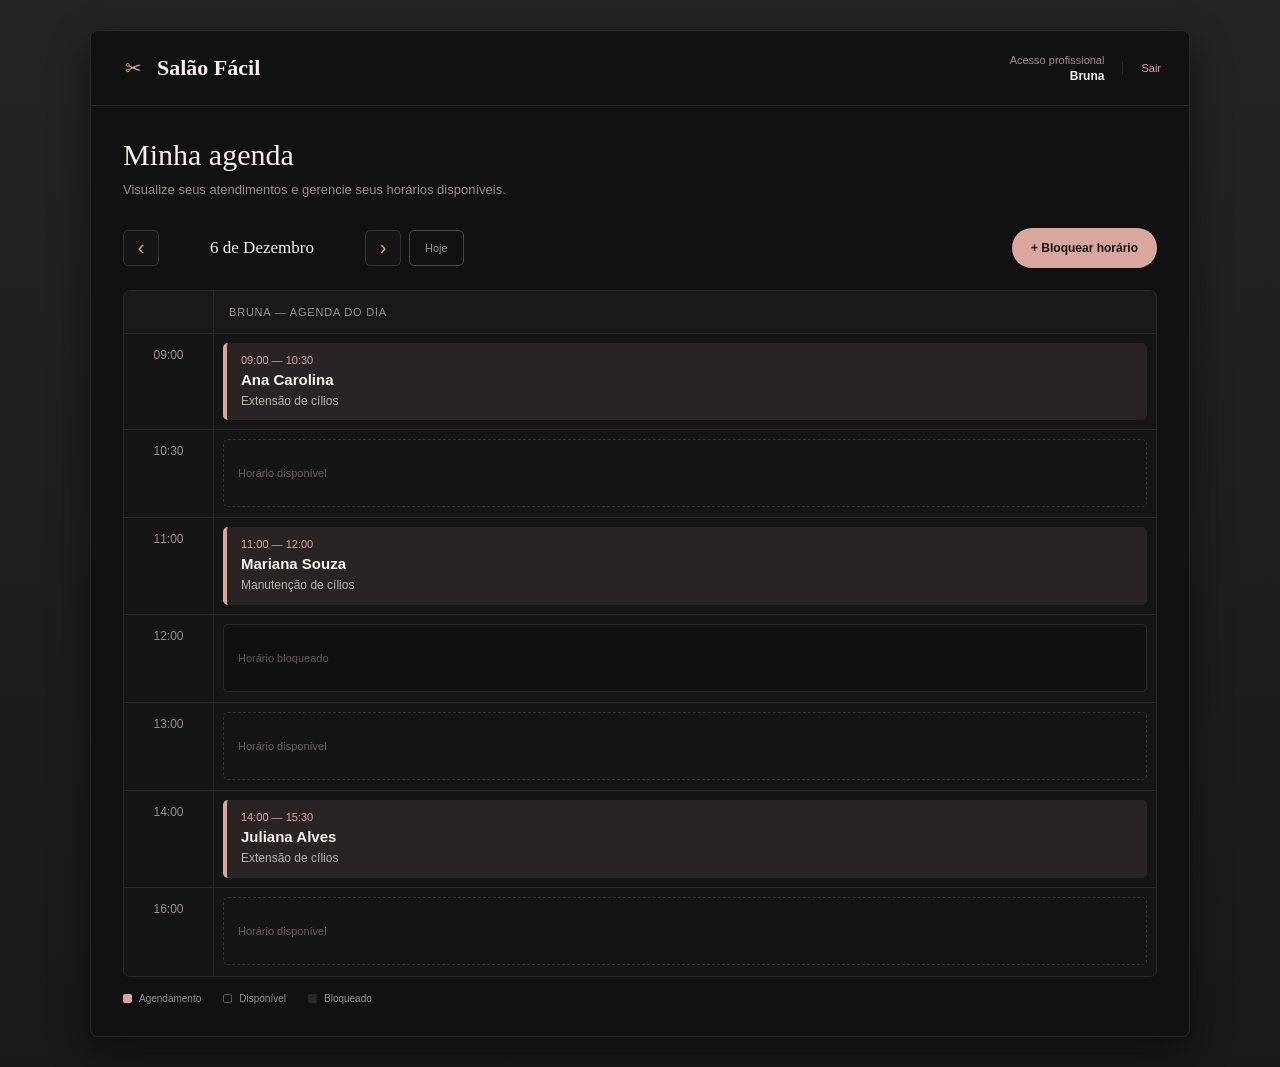
==== projeto/agenda.html @ 3797da06 "Add files via upload" ====
<!DOCTYPE html>
<html lang="pt-br">

<head>

    <meta charset="UTF-8">

    <meta
        name="viewport"
        content="width=device-width, initial-scale=1.0"
    >

    <title>Salão Fácil - Agenda</title>

    <style>

        /* ==============================
           CONFIGURAÇÕES GERAIS
        ============================== */

        * {
            margin: 0;
            padding: 0;
            box-sizing: border-box;
        }

        html {
            scroll-behavior: smooth;
        }

        body {
            min-height: 100vh;

            font-family: Arial, Helvetica, sans-serif;

            background:
                linear-gradient(
                    rgba(17, 17, 17, 0.92),
                    rgba(17, 17, 17, 0.97)
                ),
                url("img/salao.jpg") center / cover no-repeat;

            color: #F6F1ED;

            padding: 30px;
        }

        button,
        input,
        select {
            font-family: inherit;
        }


        /* ==============================
           CONTAINER
        ============================== */

        .agenda-container {
            width: 100%;
            max-width: 1100px;

            margin: 0 auto;

            background: #111111;

            border: 1px solid #292929;

            border-radius: 8px;

            box-shadow:
                0 15px 40px rgba(0, 0, 0, 0.45);

            overflow: hidden;
        }


        /* ==============================
           CABEÇALHO
        ============================== */

        .header {
            min-height: 75px;

            padding: 0 28px;

            background: #111111;

            border-bottom: 1px solid #292929;

            display: flex;

            align-items: center;

            justify-content: space-between;
        }


        .brand {
            display: flex;

            align-items: center;

            gap: 10px;
        }


        .logo-icon {
            width: 28px;
            height: 28px;

            display: flex;

            align-items: center;
            justify-content: center;

            color: #D9A6A0;

            font-size: 20px;

            border: none;
        }


        .logo {
            font-family: Georgia, serif;

            font-size: 22px;

            font-weight: bold;

            color: #F6F1ED;
        }


        .header-right {
            display: flex;

            align-items: center;

            gap: 18px;
        }


        .user-name {
            color: #99918D;

            font-size: 11px;

            text-align: right;
        }


        .user-name strong {
            display: block;

            color: #F6F1ED;

            font-size: 12px;

            margin-top: 3px;
        }


        .logout {
            color: #D9A6A0;

            text-decoration: none;

            font-size: 11px;

            border-left: 1px solid #292929;

            padding-left: 18px;

            transition: 0.3s;
        }


        .logout:hover {
            color: #F6F1ED;
        }


        /* ==============================
           CONTEÚDO
        ============================== */

        .content {
            padding: 32px;
        }


        .page-title {
            margin-bottom: 28px;
        }


        .page-title h1 {
            font-family: Georgia, serif;

            font-size: 30px;

            font-weight: normal;

            color: #F6F1ED;

            margin-bottom: 8px;
        }


        .page-title p {
            color: #99918D;

            font-size: 13px;

            line-height: 1.5;
        }


        /* ==============================
           BARRA DE CONTROLE
        ============================== */

        .toolbar {
            display: flex;

            justify-content: space-between;

            align-items: center;

            margin-bottom: 22px;

            gap: 15px;
        }


        .date-navigation {
            display: flex;

            align-items: center;

            gap: 8px;
        }


        .nav-button {
            width: 36px;
            height: 36px;

            border: 1px solid #333333;

            background: #151515;

            color: #D9A6A0;

            border-radius: 5px;

            cursor: pointer;

            font-size: 20px;

            transition: 0.3s;
        }


        .nav-button:hover {
            border-color: #D9A6A0;

            background: rgba(217, 166, 160, 0.08);
        }


        .current-date {
            min-width: 190px;

            text-align: center;

            color: #F6F1ED;

            font-family: Georgia, serif;

            font-size: 17px;
        }


        .today-button {
            height: 36px;

            padding: 0 15px;

            background: transparent;

            border: 1px solid #444444;

            color: #99918D;

            border-radius: 5px;

            cursor: pointer;

            font-size: 11px;

            transition: 0.3s;
        }


        .today-button:hover {
            border-color: #D9A6A0;

            color: #D9A6A0;
        }


        /* ==============================
           BOTÃO BLOQUEAR
        ============================== */

        .block-button {
            height: 40px;

            padding: 0 19px;

            background: #D9A6A0;

            border: none;

            border-radius: 25px;

            color: #111111;

            font-size: 12px;

            font-weight: bold;

            cursor: pointer;

            transition: 0.3s;
        }


        .block-button:hover {
            background: #F6F1ED;

            box-shadow:
                0 5px 18px rgba(217, 166, 160, 0.15);
        }


        /* ==============================
           AGENDA
        ============================== */

        .schedule {
            border: 1px solid #292929;

            border-radius: 7px;

            background: #151515;

            overflow: hidden;
        }


        .schedule-header {
            display: grid;

            grid-template-columns:
                90px 1fr;

            background: #191919;

            border-bottom: 1px solid #292929;
        }


        .time-header {
            border-right: 1px solid #292929;
        }


        .professional-header {
            padding: 15px;

            color: #99918D;

            font-size: 11px;

            text-transform: uppercase;

            letter-spacing: 0.8px;
        }


        .schedule-body {
            display: flex;

            flex-direction: column;
        }


        .schedule-row {
            min-height: 88px;

            display: grid;

            grid-template-columns:
                90px 1fr;

            border-bottom: 1px solid #292929;
        }


        .schedule-row:last-child {
            border-bottom: none;
        }


        .time {
            padding: 14px 10px;

            color: #99918D;

            font-size: 12px;

            text-align: center;

            border-right: 1px solid #292929;
        }


        .schedule-slot {
            position: relative;

            padding: 9px;
        }


        /* ==============================
           AGENDAMENTO
        ============================== */

        .appointment {
            min-height: 68px;

            background:
                rgba(217, 166, 160, 0.10);

            border-left:
                4px solid #D9A6A0;

            border-radius: 5px;

            padding: 11px 14px;

            cursor: pointer;

            transition: 0.3s;
        }


        .appointment:hover {
            background:
                rgba(217, 166, 160, 0.16);

            border-left-color: #F6F1ED;
        }


        .appointment-time {
            color: #D9A6A0;

            font-size: 11px;

            font-weight: 500;

            margin-bottom: 5px;
        }


        .appointment-client {
            color: #F6F1ED;

            font-size: 15px;

            font-weight: bold;

            margin-bottom: 5px;
        }


        .appointment-service {
            color: #B8B0AC;

            font-size: 12px;

            line-height: 1.4;
        }


        /* ==============================
           HORÁRIO LIVRE
        ============================== */

        .empty-slot {
            height: 68px;

            border: 1px dashed #333333;

            border-radius: 5px;

            display: flex;

            align-items: center;

            padding-left: 14px;

            color: #66605D;

            font-size: 11px;

            transition: 0.3s;
        }


        .empty-slot:hover {
            border-color: #555555;

            color: #99918D;
        }


        /* ==============================
           HORÁRIO BLOQUEADO
        ============================== */

        .blocked-slot {
            height: 68px;

            border-radius: 5px;

            background: #101010;

            border: 1px solid #292929;

            display: flex;

            align-items: center;

            padding-left: 14px;

            color: #5E5957;

            font-size: 11px;
        }


        /* ==============================
           LEGENDA
        ============================== */

        .legend {
            display: flex;

            gap: 22px;

            margin-top: 16px;

            color: #99918D;

            font-size: 10px;
        }


        .legend-item {
            display: flex;

            align-items: center;

            gap: 7px;
        }


        .legend-dot {
            width: 9px;
            height: 9px;

            border-radius: 2px;
        }


        .dot-appointment {
            background: #D9A6A0;
        }


        .dot-free {
            border: 1px solid #555555;
        }


        .dot-blocked {
            background: #292929;
        }


        /* ==============================
           MODAL
        ============================== */

        .modal {
            display: none;

            position: fixed;

            inset: 0;

            background:
                rgba(0, 0, 0, 0.78);

            align-items: center;

            justify-content: center;

            padding: 20px;

            z-index: 100;
        }


        .modal.active {
            display: flex;
        }


        .modal-content {
            width: 100%;

            max-width: 400px;

            background: #111111;

            border: 1px solid #292929;

            border-radius: 8px;

            padding: 28px;

            box-shadow:
                0 20px 50px rgba(0, 0, 0, 0.65);
        }


        .modal-content h2 {
            font-family: Georgia, serif;

            font-weight: normal;

            font-size: 23px;

            color: #F6F1ED;

            margin-bottom: 8px;
        }


        .modal-description {
            color: #99918D;

            font-size: 11px;

            line-height: 1.5;

            margin-bottom: 22px;
        }


        .form-group {
            margin-bottom: 16px;
        }


        label {
            display: block;

            color: #B8B0AC;

            font-size: 10px;

            text-transform: uppercase;

            letter-spacing: 0.4px;

            margin-bottom: 7px;
        }


        input,
        select {
            width: 100%;

            height: 42px;

            background: #151515;

            border: 1px solid #333333;

            border-radius: 5px;

            padding: 0 12px;

            color: #F6F1ED;

            outline: none;

            font-size: 12px;

            transition: 0.2s;
        }


        input:focus,
        select:focus {
            border-color: #D9A6A0;

            box-shadow:
                0 0 0 2px rgba(217, 166, 160, 0.08);
        }


        .modal-buttons {
            display: flex;

            gap: 10px;

            margin-top: 22px;
        }


        .cancel-button {
            flex: 1;

            height: 42px;

            background: transparent;

            border: 1px solid #444444;

            color: #99918D;

            border-radius: 5px;

            cursor: pointer;

            font-size: 11px;

            transition: 0.3s;
        }


        .cancel-button:hover {
            color: #F6F1ED;

            border-color: #666666;
        }


        .confirm-button {
            flex: 1;

            height: 42px;

            background: #D9A6A0;

            border: none;

            color: #111111;

            border-radius: 5px;

            cursor: pointer;

            font-size: 11px;

            font-weight: bold;

            transition: 0.3s;
        }


        .confirm-button:hover {
            background: #F6F1ED;
        }


        /* ==============================
           RESPONSIVIDADE
        ============================== */

        @media (max-width: 768px) {

            body {
                padding: 15px;
            }


            .content {
                padding: 24px;
            }


            .toolbar {
                align-items: flex-start;

                flex-direction: column;
            }


            .schedule-header,
            .schedule-row {
                grid-template-columns:
                    65px 1fr;
            }


            .time {
                padding: 14px 5px;

                font-size: 11px;
            }


            .current-date {
                min-width: 150px;
            }


            .appointment-client {
                font-size: 14px;
            }


            .appointment-service {
                font-size: 11px;
            }

        }


        @media (max-width: 480px) {

            body {
                padding: 0;

                background:
                    linear-gradient(
                        rgba(17, 17, 17, 0.94),
                        rgba(17, 17, 17, 0.98)
                    ),
                    url("img/salao.jpg") center / cover no-repeat;
            }


            .agenda-container {
                min-height: 100vh;

                border: none;

                border-radius: 0;

                background: #111111;
            }


            .header {
                padding: 0 18px;

                min-height: 70px;
            }


            .logo {
                font-size: 20px;
            }


            .user-name {
                display: none;
            }


            .logout {
                font-size: 10px;

                padding-left: 14px;
            }


            .content {
                padding: 22px 16px;
            }


            .page-title h1 {
                font-size: 26px;
            }


            .page-title p {
                font-size: 12px;
            }


            .toolbar {
                gap: 13px;
            }


            .date-navigation {
                width: 100%;

                justify-content: center;
            }


            .current-date {
                min-width: 145px;

                font-size: 15px;
            }


            .block-button {
                width: 100%;

                height: 44px;

                border-radius: 25px;
            }


            .schedule {
                overflow-x: auto;
            }


            .schedule-header,
            .schedule-row {
                min-width: 520px;
            }


            .schedule-row {
                min-height: 88px;
            }


            .appointment-client {
                font-size: 15px;
            }


            .appointment-service {
                font-size: 12px;
            }


            .appointment-time {
                font-size: 10px;
            }


            .legend {
                flex-wrap: wrap;

                gap: 12px;
            }


            .modal-content {
                padding: 23px;
            }

        }


        @media (max-width: 350px) {

            .content {
                padding-left: 12px;
                padding-right: 12px;
            }


            .page-title h1 {
                font-size: 23px;
            }

        }

    </style>

</head>


<body>


    <main class="agenda-container">


        <header class="header">

            <div class="brand">

                <div class="logo-icon">
                    ✂
                </div>

                <div class="logo">
                    Salão Fácil
                </div>

            </div>


            <div class="header-right">

                <div class="user-name">

                    Acesso profissional

                    <strong>
                        Bruna
                    </strong>

                </div>


                <a
                    href="acesso-profissional.html"
                    class="logout">

                    Sair

                </a>

            </div>

        </header>


        <section class="content">


            <div class="page-title">

                <h1>
                    Minha agenda
                </h1>

                <p>
                    Visualize seus atendimentos e gerencie
                    seus horários disponíveis.
                </p>

            </div>


            <div class="toolbar">


                <div class="date-navigation">


                    <button
                        class="nav-button"
                        type="button"
                        id="previousDay">

                        ‹

                    </button>


                    <div
                        class="current-date"
                        id="currentDate">

                        10 de Setembro

                    </div>


                    <button
                        class="nav-button"
                        type="button"
                        id="nextDay">

                        ›

                    </button>


                    <button
                        class="today-button"
                        type="button"
                        id="todayButton">

                        Hoje

                    </button>

                </div>


                <button
                    class="block-button"
                    type="button"
                    id="openBlockModal">

                    + Bloquear horário

                </button>

            </div>


            <div class="schedule">


                <div class="schedule-header">

                    <div class="time-header"></div>

                    <div class="professional-header">

                        Bruna — Agenda do dia

                    </div>

                </div>


                <div class="schedule-body">


                    <div class="schedule-row">

                        <div class="time">
                            09:00
                        </div>


                        <div class="schedule-slot">

                            <div class="appointment">

                                <div class="appointment-time">
                                    09:00 — 10:30
                                </div>

                                <div class="appointment-client">
                                    Ana Carolina
                                </div>

                                <div class="appointment-service">
                                    Extensão de cílios
                                </div>

                            </div>

                        </div>

                    </div>


                    <div class="schedule-row">

                        <div class="time">
                            10:30
                        </div>


                        <div class="schedule-slot">

                            <div class="empty-slot">
                                Horário disponível
                            </div>

                        </div>

                    </div>


                    <div class="schedule-row">

                        <div class="time">
                            11:00
                        </div>


                        <div class="schedule-slot">

                            <div class="appointment">

                                <div class="appointment-time">
                                    11:00 — 12:00
                                </div>

                                <div class="appointment-client">
                                    Mariana Souza
                                </div>

                                <div class="appointment-service">
                                    Manutenção de cílios
                                </div>

                            </div>

                        </div>

                    </div>


                    <div class="schedule-row">

                        <div class="time">
                            12:00
                        </div>


                        <div class="schedule-slot">

                            <div class="blocked-slot">
                                Horário bloqueado
                            </div>

                        </div>

                    </div>


                    <div class="schedule-row">

                        <div class="time">
                            13:00
                        </div>


                        <div class="schedule-slot">

                            <div class="empty-slot">
                                Horário disponível
                            </div>

                        </div>

                    </div>


                    <div class="schedule-row">

                        <div class="time">
                            14:00
                        </div>


                        <div class="schedule-slot">

                            <div class="appointment">

                                <div class="appointment-time">
                                    14:00 — 15:30
                                </div>

                                <div class="appointment-client">
                                    Juliana Alves
                                </div>

                                <div class="appointment-service">
                                    Extensão de cílios
                                </div>

                            </div>

                        </div>

                    </div>


                    <div class="schedule-row">

                        <div class="time">
                            16:00
                        </div>


                        <div class="schedule-slot">

                            <div class="empty-slot">
                                Horário disponível
                            </div>

                        </div>

                    </div>


                </div>

            </div>


            <div class="legend">

                <div class="legend-item">

                    <div class="legend-dot dot-appointment"></div>

                    Agendamento

                </div>


                <div class="legend-item">

                    <div class="legend-dot dot-free"></div>

                    Disponível

                </div>


                <div class="legend-item">

                    <div class="legend-dot dot-blocked"></div>

                    Bloqueado

                </div>

            </div>


        </section>

    </main>


    <div
        class="modal"
        id="blockModal">


        <div class="modal-content">


            <h2>
                Bloquear horário
            </h2>


            <p class="modal-description">

                Escolha o período em que você
                não estará disponível para atendimento.

            </p>


            <div class="form-group">

                <label for="blockDate">
                    Data
                </label>

                <input
                    type="date"
                    id="blockDate"
                >

            </div>


            <div class="form-group">

                <label for="startTime">
                    Início
                </label>

                <input
                    type="time"
                    id="startTime"
                >

            </div>


            <div class="form-group">

                <label for="endTime">
                    Fim
                </label>

                <input
                    type="time"
                    id="endTime"
                >

            </div>


            <div class="modal-buttons">


                <button
                    type="button"
                    class="cancel-button"
                    id="closeModal">

                    Cancelar

                </button>


                <button
                    type="button"
                    class="confirm-button"
                    id="confirmBlock">

                    Bloquear horário

                </button>


            </div>

        </div>

    </div>


    <script>

        /* ==============================
           DATA ATUAL
        ============================== */

        let currentDate = new Date();


        const currentDateElement =
            document.getElementById("currentDate");


        function formatDate(date) {

            const months = [
                "Janeiro",
                "Fevereiro",
                "Março",
                "Abril",
                "Maio",
                "Junho",
                "Julho",
                "Agosto",
                "Setembro",
                "Outubro",
                "Novembro",
                "Dezembro"
            ];


            return (
                date.getDate() +
                " de " +
                months[date.getMonth()]
            );
        }


        function updateDate() {

            currentDateElement.textContent =
                formatDate(currentDate);
        }


        document
            .getElementById("previousDay")
            .addEventListener(
                "click",
                function() {

                    currentDate.setDate(
                        currentDate.getDate() - 1
                    );

                    updateDate();
                }
            );


        document
            .getElementById("nextDay")
            .addEventListener(
                "click",
                function() {

                    currentDate.setDate(
                        currentDate.getDate() + 1
                    );

                    updateDate();
                }
            );


        document
            .getElementById("todayButton")
            .addEventListener(
                "click",
                function() {

                    currentDate = new Date();

                    updateDate();
                }
            );


        const modal =
            document.getElementById("blockModal");


        const openModal =
            document.getElementById("openBlockModal");


        const closeModal =
            document.getElementById("closeModal");


        openModal.addEventListener(
            "click",
            function() {

                modal.classList.add("active");

            }
        );


        closeModal.addEventListener(
            "click",
            function() {

                modal.classList.remove("active");

            }
        );


        modal.addEventListener(
            "click",
            function(event) {

                if (event.target === modal) {

                    modal.classList.remove("active");

                }

            }
        );


        document
            .getElementById("confirmBlock")
            .addEventListener(
                "click",
                function() {

                    const date =
                        document
                        .getElementById("blockDate")
                        .value;


                    const start =
                        document
                        .getElementById("startTime")
                        .value;


                    const end =
                        document
                        .getElementById("endTime")
                        .value;


                    if (!date || !start || !end) {

                        alert(
                            "Preencha a data e os horários."
                        );

                        return;
                    }


                    if (start >= end) {

                        alert(
                            "O horário final deve ser maior que o inicial."
                        );

                        return;
                    }


                    alert(
                        "Horário bloqueado com sucesso!"
                    );


                    modal.classList.remove("active");

                }
            );


        updateDate();

    </script>

</body>

</html>
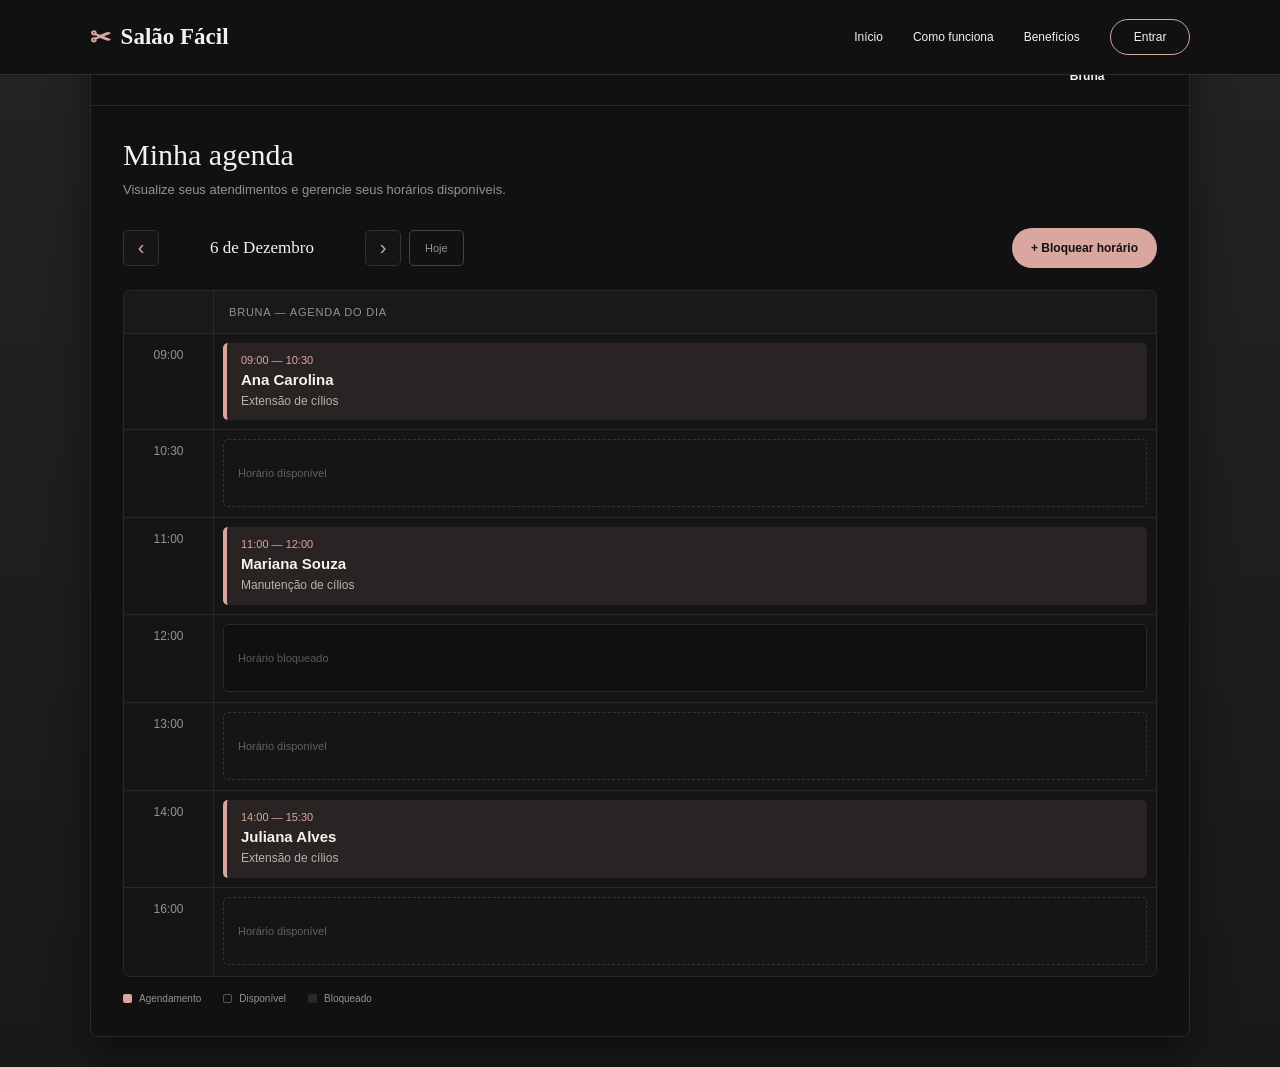
==== commit 9d77f447: "Add files via upload" ====
--- a/projeto/agenda.html
+++ b/projeto/agenda.html
@@ -9,6 +9,9 @@
         name="viewport"
         content="width=device-width, initial-scale=1.0"
     >
+      
+        <!-- CSS DO MENU COMPARTILHADO -->
+      <link rel="stylesheet" href="css/menu.css"> 
 
     <title>Salão Fácil - Agenda</title>
 
@@ -1004,6 +1007,8 @@
 
 
 <body>
+  <!-- Carrega o menu compartilhado -->
+      <script src="js/menu.js"></script>
 
 
     <main class="agenda-container">
--- a/projeto/css/menu.css
+++ b/projeto/css/menu.css
@@ -0,0 +1,89 @@
+
+/* ==========================================
+   MENU COMPARTILHADO - SALÃO FÁCIL
+   Estilização do cabeçalho de todas as páginas
+========================================== */
+
+/* CABEÇALHO FIXO NO TOPO */
+.site-header {
+    position: fixed;
+    top: 0;
+    left: 0;
+    width: 100%;
+    min-height: 75px;
+    padding: 0 7%;
+    background-color: #111111;
+    border-bottom: 1px solid rgba(217, 166, 160, 0.18);
+    display: flex;
+    align-items: center;
+    justify-content: space-between;
+    z-index: 1000;
+}
+
+/* LOGO */
+.menu-logo {
+    display: flex;
+    align-items: center;
+    gap: 10px;
+    color: #F6F1ED;
+    text-decoration: none;
+    font-family: Georgia, serif;
+    font-size: 23px;
+    font-weight: bold;
+}
+
+.menu-logo-icon {
+    color: #D9A6A0;
+    font-size: 25px;
+}
+
+/* LINKS DO MENU */
+.site-nav {
+    display: flex;
+    align-items: center;
+    gap: 30px;
+}
+
+.site-nav a {
+    color: #F6F1ED;
+    text-decoration: none;
+    font-family: Arial, sans-serif;
+    font-size: 12px;
+    transition: 0.3s;
+}
+
+.site-nav a:hover {
+    color: #D9A6A0;
+}
+
+/* BOTÃO ENTRAR */
+.site-nav .menu-login {
+    border: 1px solid #D9A6A0;
+    border-radius: 25px;
+    padding: 10px 23px;
+}
+
+.site-nav .menu-login:hover {
+    background-color: #D9A6A0;
+    color: #111111;
+}
+
+/* AJUSTES PARA CELULAR */
+@media (max-width: 800px) {
+    .site-header {
+        min-height: 70px;
+        padding: 0 5%;
+    }
+
+    .menu-logo {
+        font-size: 20px;
+    }
+
+    .site-nav {
+        gap: 15px;
+    }
+
+    .site-nav a:not(.menu-login) {
+        display: none;
+    }
+}
